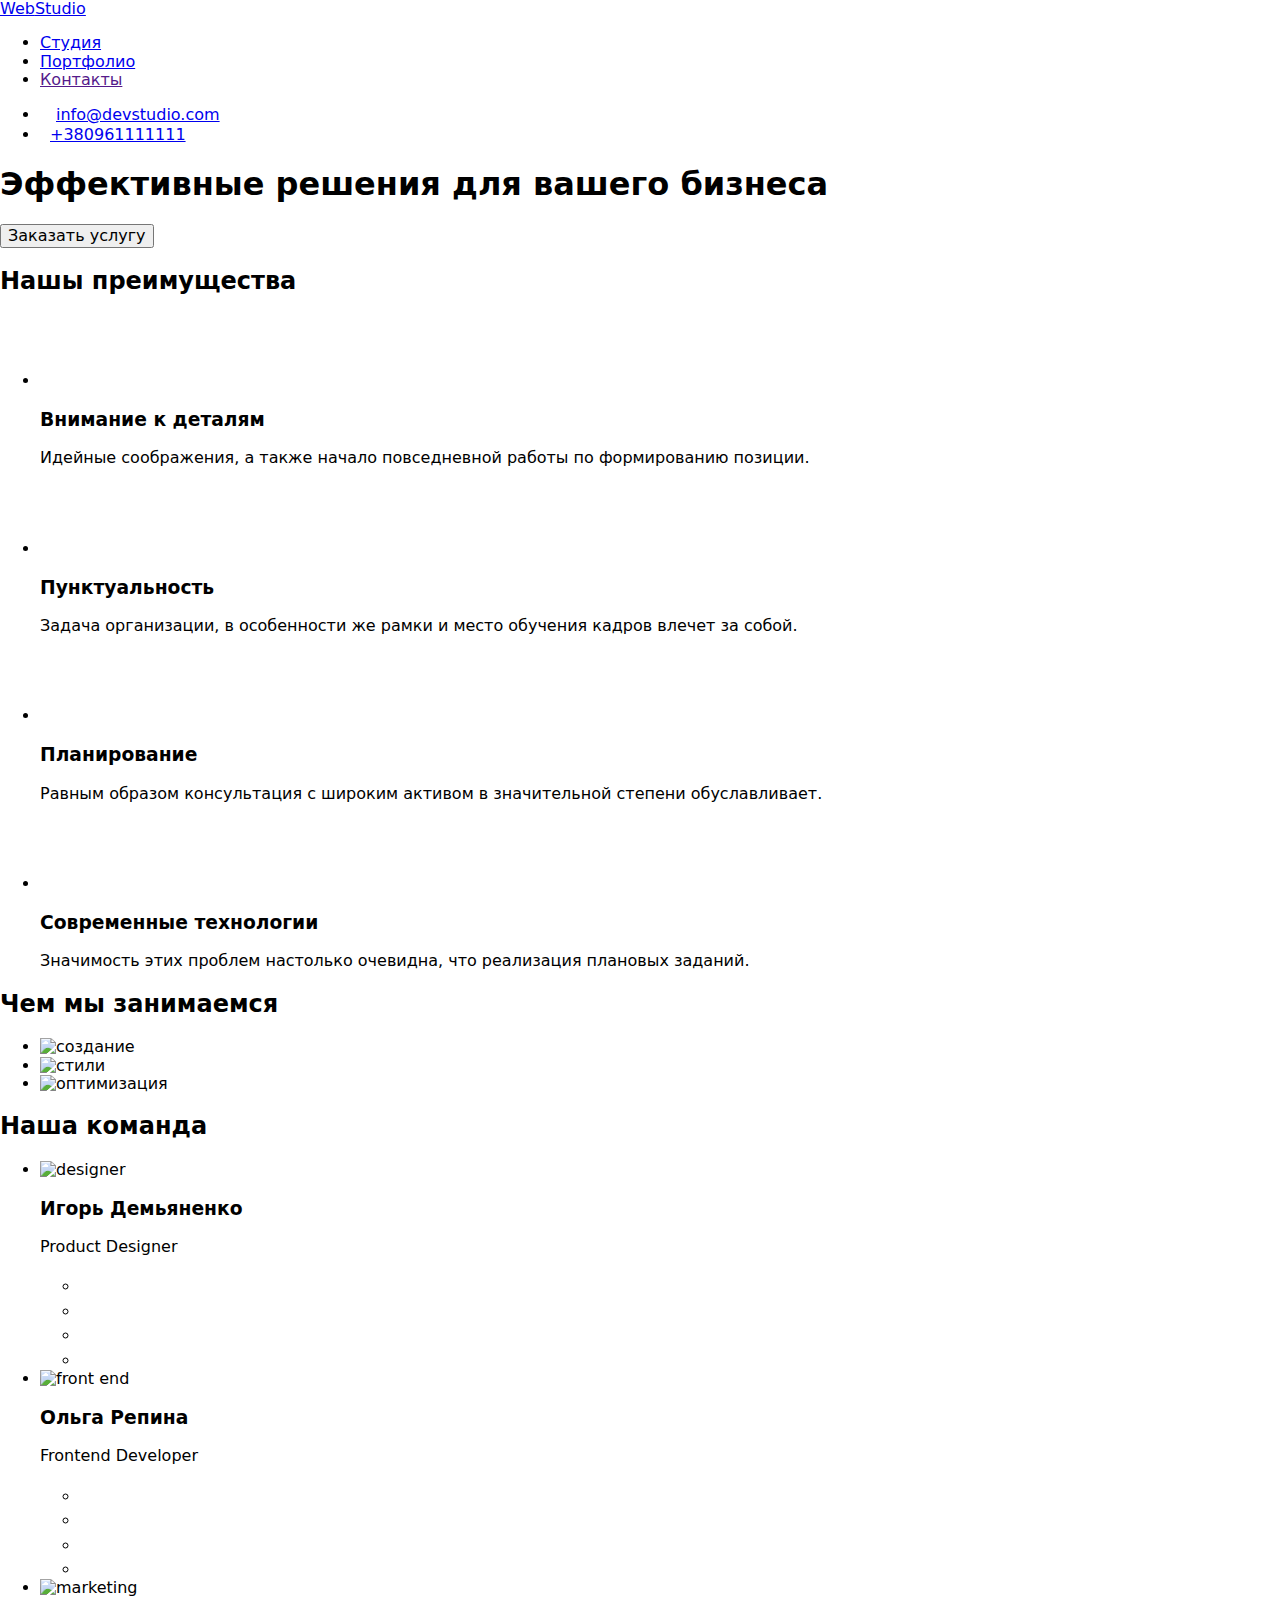
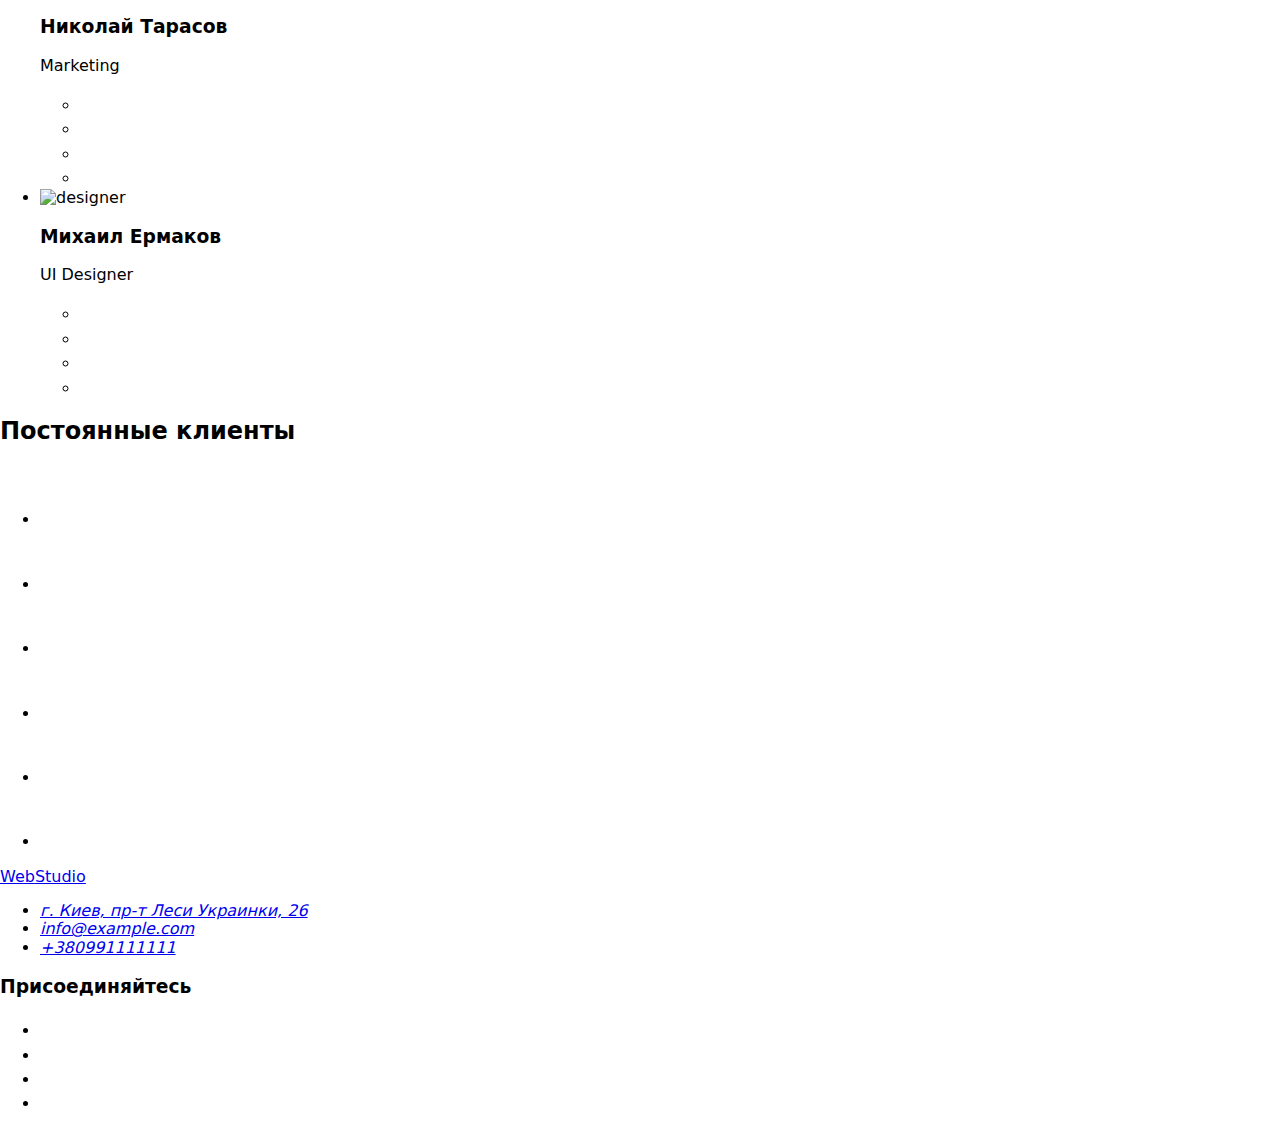
==== index.html @ 52d2e973 "Add files via upload" ====
<!DOCTYPE html>
<html lang="ru">

<head>
    <meta charset="UTF-8">
    <meta http-equiv="X-UA-Compatible" content="IE=edge">
    <meta name="viewport" content="width=device-width, initial-scale=1.0">
    <link rel="preconnect" href="https://fonts.googleapis.com">
    <link rel="preconnect" href="https://fonts.gstatic.com" crossorigin>
    <link
        href="https://fonts.googleapis.com/css2?family=Raleway:wght@700&family=Roboto:wght@400;500;700;900&display=swap"
        rel="stylesheet">
    <link rel="stylesheet"
        href="https://cdnjs.cloudflare.com/ajax/libs/modern-normalize/1.1.0/modern-normalize.min.css" />
    <link rel="stylesheet" href="./styles/styles.css">
    <title>Студия</title>
</head>

<body>
    <header class="header">
        <div class="container flex-nav">
            <a class="logo" href="./index.html"><span class="logo-web">Web</span><span
                    class="logo-studio">Studio</span></a>
            <nav>
                <ul class="menu">
                    <li class="nav-list"><a class="menu-link current" href="./index.html">Студия</a></li>
                    <li class="nav-list"><a class="menu-link" href="./portfolio.html">Портфолио</a></li>
                    <li class="nav-list"><a class="menu-link" href="">Контакты</a></li>
                </ul>
            </nav>
            <ul class="contact">
                <li class="contact-item">
                    <a class="contact-link" href="mailto:info@devstudio.com">
                        <svg class="email-icon" width="16" height="12">
                            <use href="./images/sprite.svg#icon-email">
                            </use>
                        </svg>info@devstudio.com</a>
                </li>
                <li class="contact-item">
                    <a class="contact-link" href="tel:+380961111111">
                        <svg class="smartphone-icon" width="10" height="16">
                            <use href="./images/sprite.svg#icon-smartphone-new">
                            </use>
                        </svg>+380961111111</a>
                </li>
            </ul>
        </div>
    </header>

    <main>
        <section class="hero">
            <div class="container">
                <h1 class="hero-title">Эффективные решения для вашего бизнеса</h1>
                <button class="hero-button" type="button">Заказать услугу</button>
            </div>
        </section>

        <section class="section">
            <div class="container">
                <h2 class="visually-hiden">Нашы преимущества</h2>
                <ul class="benefits">
                    <li class="benefits-list">
                        <div class="benefits-icons">
                            <svg class="benefits-icon" width="70" height="70">
                                <use href="./images/sprite.svg#icon-antenna"></use>
                            </svg>
                        </div>
                        <h3 class="benefits-title">Внимание к деталям</h3>
                        <p class="benefits-description">Идейные соображения, а также начало повседневной работы по
                            формированию позиции.</p>
                    </li>
                    <li class="benefits-list">
                        <div class="benefits-icons">
                            <svg class="benefits-icon" width="70" height="70">
                                <use href="./images/sprite.svg#icon-clock">
                                </use>
                            </svg>
                        </div>
                        <h3 class="benefits-title">Пунктуальность</h3>
                        <p class="benefits-description">Задача организации, в особенности же рамки и место обучения
                            кадров влечет за собой.</p>
                    </li>
                    <li class="benefits-list">
                        <div class="benefits-icons">
                            <svg class="benefits-icon" width="70" height="70">
                                <use href="./images/sprite.svg#icon-diagram"></use>
                            </svg>
                        </div>
                        <h3 class="benefits-title">Планирование</h3>
                        <p class="benefits-description">Равным образом консультация с широким активом в значительной
                            степени обуславливает.</p>
                    </li>
                    <li class="benefits-list">
                        <div class="benefits-icons">
                            <svg class="benefits-icon" width="70" height="70">
                                <use href="./images/sprite.svg#icon-astronaut"></use>
                            </svg>
                        </div>
                        <h3 class="benefits-title">Современные технологии</h3>
                        <p class="benefits-description">Значимость этих проблем настолько очевидна, что реализация
                            плановых заданий.</p>
                    </li>
                </ul>
            </div>
        </section>

        <section class="section feature">
            <div class="container">
                <h2 class="title">Чем мы занимаемся</h2>
                <ul class="images">
                    <li class="images-list">
                        <img class="img" src="./images/image1.jpg" alt="создание" width="370" height="294">
                    </li>
                    <li class="images-list">
                        <img class="img" src="./images/image2.jpg" alt="стили" width="370" height="294">
                    </li>
                    <li class="images-list">
                        <img class="img" src="./images/image3.jpg" alt="оптимизация" width="370" height="294">
                    </li>
                </ul>
            </div>
        </section>

        <section class="section command">
            <div class="container">
                <h2 class="title">Наша команда</h2>
                <ul class="image-block">
                    <li class="command-list">
                        <img class="photo" src="./images/teamcard1.jpg" alt="designer" width="270" height="260">
                        <div class="team-work">
                            <h3 class="team">Игорь Демьяненко</h3>
                            <p class="work">Product Designer</p>
                            <ul class="social-link-team">
                                <li class="social-link-list">
                                    <a href="#" class="team-icon">
                                        <svg class="team-icons" width="20" height="20">
                                            <use href="./images/sprite.svg#icon-instagram"></use>
                                        </svg>
                                    </a>
                                </li>
                                <li class="social-link-list">
                                    <a href="#" class="team-icon">
                                        <svg class="team-icons" width="20" height="20">
                                            <use href="./images/sprite.svg#icon-twitter"></use>
                                        </svg>
                                    </a>
                                </li>
                                <li class="social-link-list">
                                    <a href="#" class="team-icon">
                                        <svg class="team-icons" width="20" height="20">
                                            <use href="./images/sprite.svg#icon-facebook"></use>
                                        </svg>
                                    </a>
                                </li>
                                <li class="social-link-list">
                                    <a href="#" class="team-icon">
                                        <svg class="team-icons" width="20" height="20">
                                            <use href="./images/sprite.svg#icon-linkedin"></use>
                                        </svg>
                                    </a>
                                </li>
                            </ul>
                        </div>

                    </li>
                    <li class="command-list">
                        <img class="photo" src="./images/teamcard2.jpg" alt="front end" width="270" height="260">
                        <div class="team-work">
                            <h3 class="team">Ольга Репина</h3>
                            <p class="work">Frontend Developer</p>
                            <ul class="social-link-team">
                                <li class="social-link-list">
                                    <a href="#" class="team-icon">
                                        <svg class="team-icons" width="20" height="20">
                                            <use href="./images/sprite.svg#icon-instagram-1"></use>
                                        </svg>
                                    </a>
                                </li>
                                <li class="social-link-list">
                                    <a href="#" class="team-icon">
                                        <svg class="team-icons" width="20" height="20">
                                            <use href="./images/sprite.svg#icon-twitter-1"></use>
                                        </svg>
                                    </a>
                                </li>
                                <li class="social-link-list">
                                    <a href="#" class="team-icon">
                                        <svg class="team-icons" width="20" height="20">
                                            <use href="./images/sprite.svg#icon-facebook-1"></use>
                                        </svg>
                                    </a>
                                </li>
                                <li class="social-link-list">
                                    <a href="#" class="team-icon">
                                        <svg class="team-icons" width="20" height="20">
                                            <use href="./images/sprite.svg#icon-linkedin-1"></use>
                                        </svg>
                                    </a>
                                </li>
                            </ul>
                        </div>
                    </li>
                    <li class="command-list">
                        <img class="photo" src="./images/teamcard3.jpg" alt="marketing" width="270" height="260">
                        <div class="team-work">
                            <h3 class="team">Николай Тарасов</h3>
                            <p class="work">Marketing</p>
                            <ul class="social-link-team">
                                <li class="social-link-list">
                                    <a href="#" class="team-icon">
                                        <svg class="team-icons" width="20" height="20">
                                            <use href="./images/sprite.svg#icon-instagram-1"></use>
                                        </svg>
                                    </a>
                                </li>
                                <li class="social-link-list">
                                    <a href="#" class="team-icon">
                                        <svg class="team-icons" width="20" height="20">
                                            <use href="./images/sprite.svg#icon-twitter-1"></use>
                                        </svg>
                                    </a>
                                </li>
                                <li class="social-link-list">
                                    <a href="#" class="team-icon">
                                        <svg class="team-icons" width="20" height="20">
                                            <use href="./images/sprite.svg#icon-facebook-1"></use>
                                        </svg>
                                    </a>
                                </li>
                                <li class="social-link-list">
                                    <a href="#" class="team-icon">
                                        <svg class="team-icons" width="20" height="20">
                                            <use href="./images/sprite.svg#icon-linkedin-1"></use>
                                        </svg>
                                    </a>
                                </li>
                            </ul>
                        </div>
                    </li>
                    <li class="command-list">
                        <img class="photo" src="./images/teamcard4.jpg" alt="designer" width="270" height="260">
                        <div class="team-work">
                            <h3 class="team">Михаил Ермаков</h3>
                            <p class="work">UI Designer</p>
                            <ul class="social-link-team">
                                <li class="social-link-list">
                                    <a href="#" class="team-icon">
                                        <svg class="team-icons" width="20" height="20">
                                            <use href="./images/sprite.svg#icon-instagram-1"></use>
                                        </svg>
                                    </a>
                                </li>
                                <li class="social-link-list">
                                    <a href="#" class="team-icon">
                                        <svg class="team-icons" width="20" height="20">
                                            <use href="./images/sprite.svg#icon-twitter-1"></use>
                                        </svg>
                                    </a>
                                </li>
                                <li class="social-link-list">
                                    <a href="#" class="team-icon">
                                        <svg class="team-icons" width="20" height="20">
                                            <use href="./images/sprite.svg#icon-facebook-1"></use>
                                        </svg>
                                    </a>
                                </li>
                                <li class="social-link-list">
                                    <a href="#" class="team-icon">
                                        <svg class="team-icons" width="20" height="20">
                                            <use href="./images/sprite.svg#icon-linkedin-1"></use>
                                        </svg>
                                    </a>
                                </li>
                            </ul>
                        </div>
                    </li>
                </ul>
            </div>
        </section>
        <section class="section">
            <div class="container">
                <h2 class="title">Постоянные клиенты</h2>
                <ul class="client-list">
                    <li class="client-item">
                        <a href="#" class="client"><svg class="clients-icon" width="106" height="60">
                                <use href="./images/sprite.svg#icon-logo-new"></use>
                            </svg></a>

                    </li>
                    <li class="client-item">
                        <a href="#" class="client"><svg class="clients-icon" width="106"
                                height="60">
                                <use href="./images/sprite.svg#icon-logo-new-1"></use>
                            </svg></a>

                    </li>
                    <li class="client-item">
                        <a href="#" class="client">
                            <svg class="clients-icon" width="106" height="60">
                                <use href="./images/sprite.svg#icon-logo-new-2"></use>
                            </svg>
                        </a>

                    </li>
                    <li class="client-item"><a href="#" class="client">
                            <svg class="clients-icon" width="106" height="60">
                                <use href="./images/sprite.svg#icon-logo-new-3"></use>
                            </svg>
                        </a>

                    </li>
                    <li class="client-item"><a href="#" class="client">
                            <svg class="clients-icon" width="106" height="60">
                                <use href="./images/sprite.svg#icon-logo-new-4"></use>
                            </svg>
                        </a>

                    </li>
                    <li class="client-item"><a href="#" class="client">
                            <svg class="clients-icon" width="106" height="60">
                                <use href="./images/sprite.svg#icon-logo-new-5"></use>
                            </svg>
                        </a>

                    </li>
                </ul>
            </div>
        </section>
    </main>

    <footer class="footer">
        <div class="container footer-position">
            <div class="footer-adress">
                <a class="footer-logo" href="index.html"><span class="logo-web">Web</span><span
                    class="logo-foot">Studio</span></a>
                    <address class="adress">
                        <ul class="contact-list">
                            <li class="map-link">
                                <a class="adress-link"
                                    href="https://www.google.com/maps/place/%D0%B1%D1%83%D0%BB.+%D0%9B%D0%B5%D1%81%D0%B8+%D0%A3%D0%BA%D1%80%D0%B0%D0%B8%D0%BD%D0%BA%D0%B8,+26,+%D0%9A%D0%B8%D0%B5%D0%B2,+02000/@50.4265807,30.5361971,17z/data=!3m1!4b1!4m5!3m4!1s0x40d4cf0e033ecbe9:0x57a4dffefec77da0!8m2!3d50.4265807!4d30.5383858">г.
                                    Киев, пр-т Леси Украинки, 26</a>
                            </li>
                            <li class="adress-list">
                                <a class="adress-contacts" href="mailto:info@example.com">info@example.com</a>
                            </li>
                            <li class="adress-list">
                                <a class="adress-contacts" href="tel:+380991111111">+380991111111</a>
                            </li>
                        </ul>
                    </address>
            </div>
            <div class="social-link-footer">
                <h3 class="footer-title">Присоединяйтесь</h3>
                <ul class="footer-icon">
                    <li class="footer-icon-list">
                        <a href="#" class="icon-link">
                            <svg class="icons-link" width="20" height="20">
                                <use href="./images/sprite.svg#icon-instagram"></use>
                            </svg>
                        </a>
                    </li>
                    <li class="footer-icon-list">
                        <a href="#" class="icon-link">
                            <svg class="icons-link" width="20" height="20">
                                <use href="./images/sprite.svg#icon-twitter"></use>
                            </svg>
                        </a>
                    </li>
                    <li class="footer-icon-list">
                        <a href="#" class="icon-link">
                            <svg class="icons-link" width="20" height="20">
                                <use href="./images/sprite.svg#icon-facebook"></use>
                            </svg>
                        </a>
                    </li>
                    <li class="footer-icon-list">
                        <a href="#" class="icon-link">
                            <svg class="icons-link" width="20" height="20">
                                <use href="./images/sprite.svg#icon-linkedin"></use>
                            </svg>
                        </a>
                    </li>
                </ul>
            </div>
        </div>
    </footer>

</body>

</html>
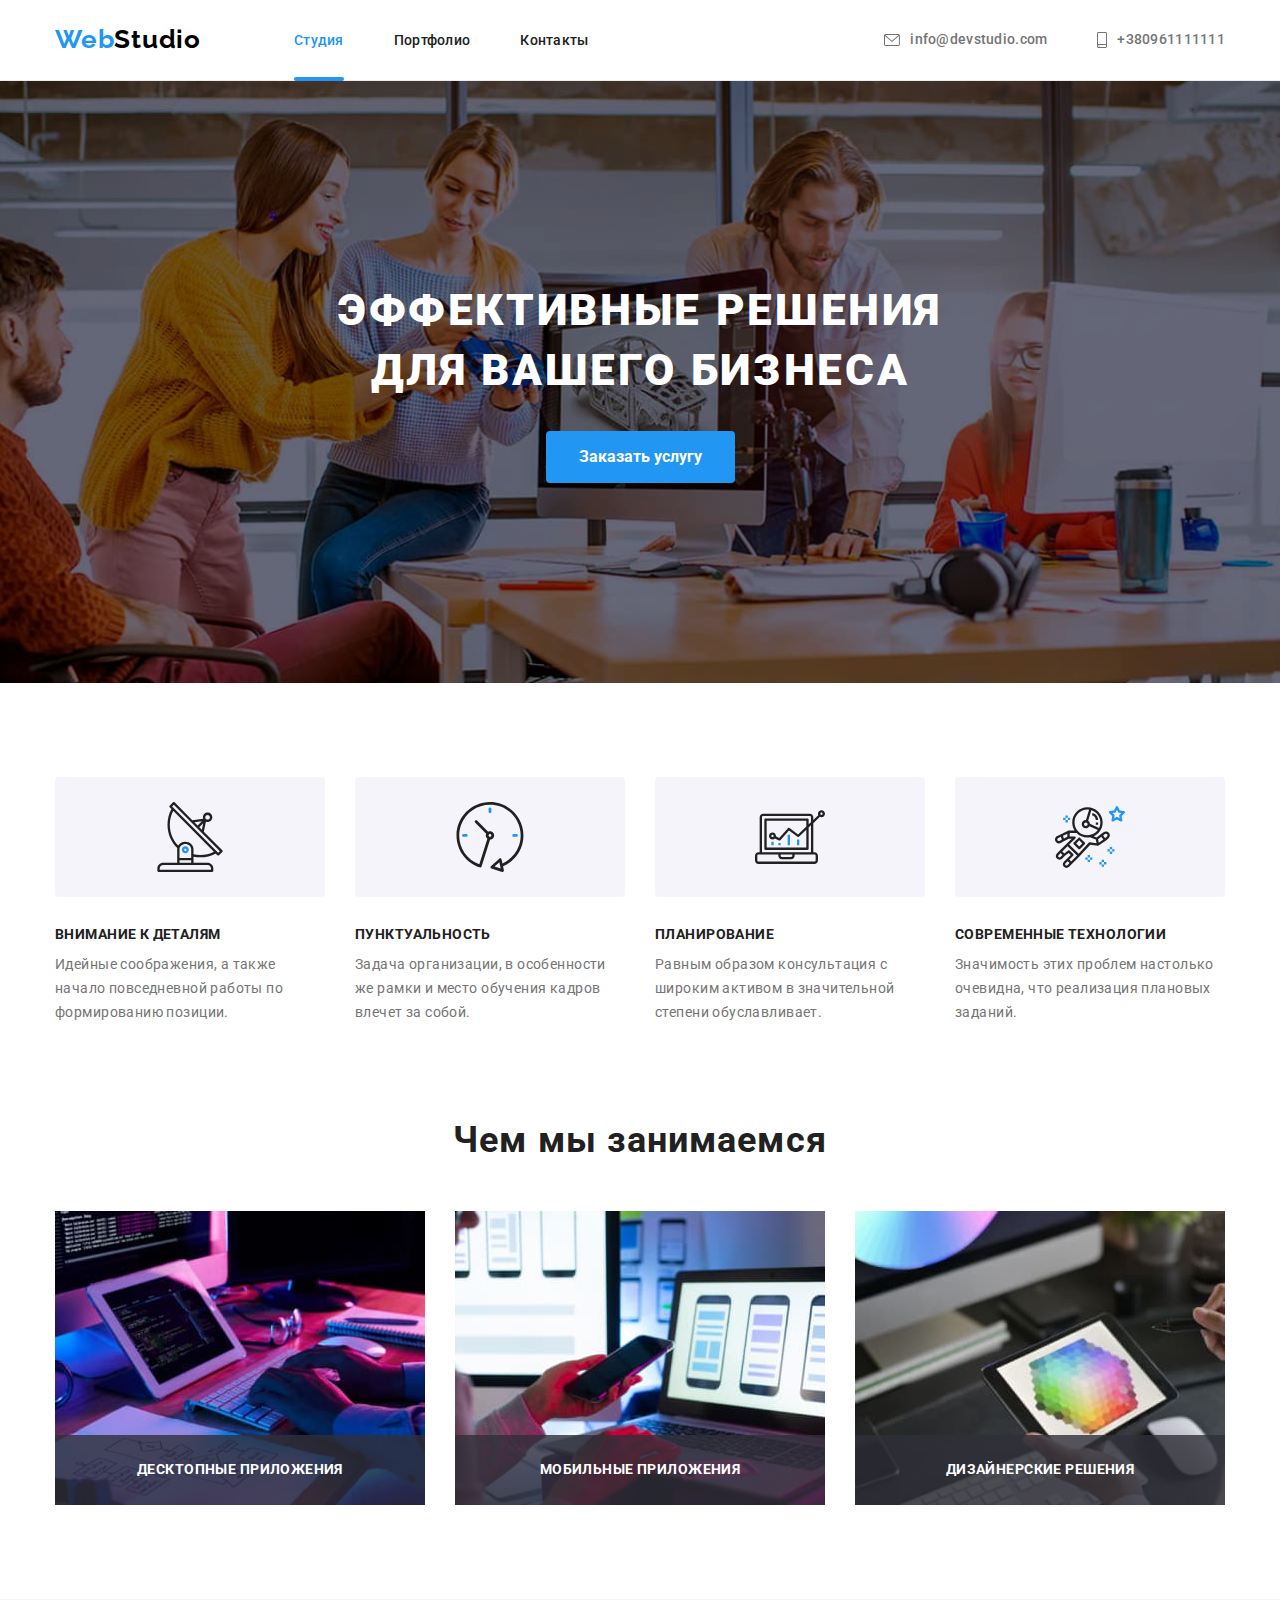
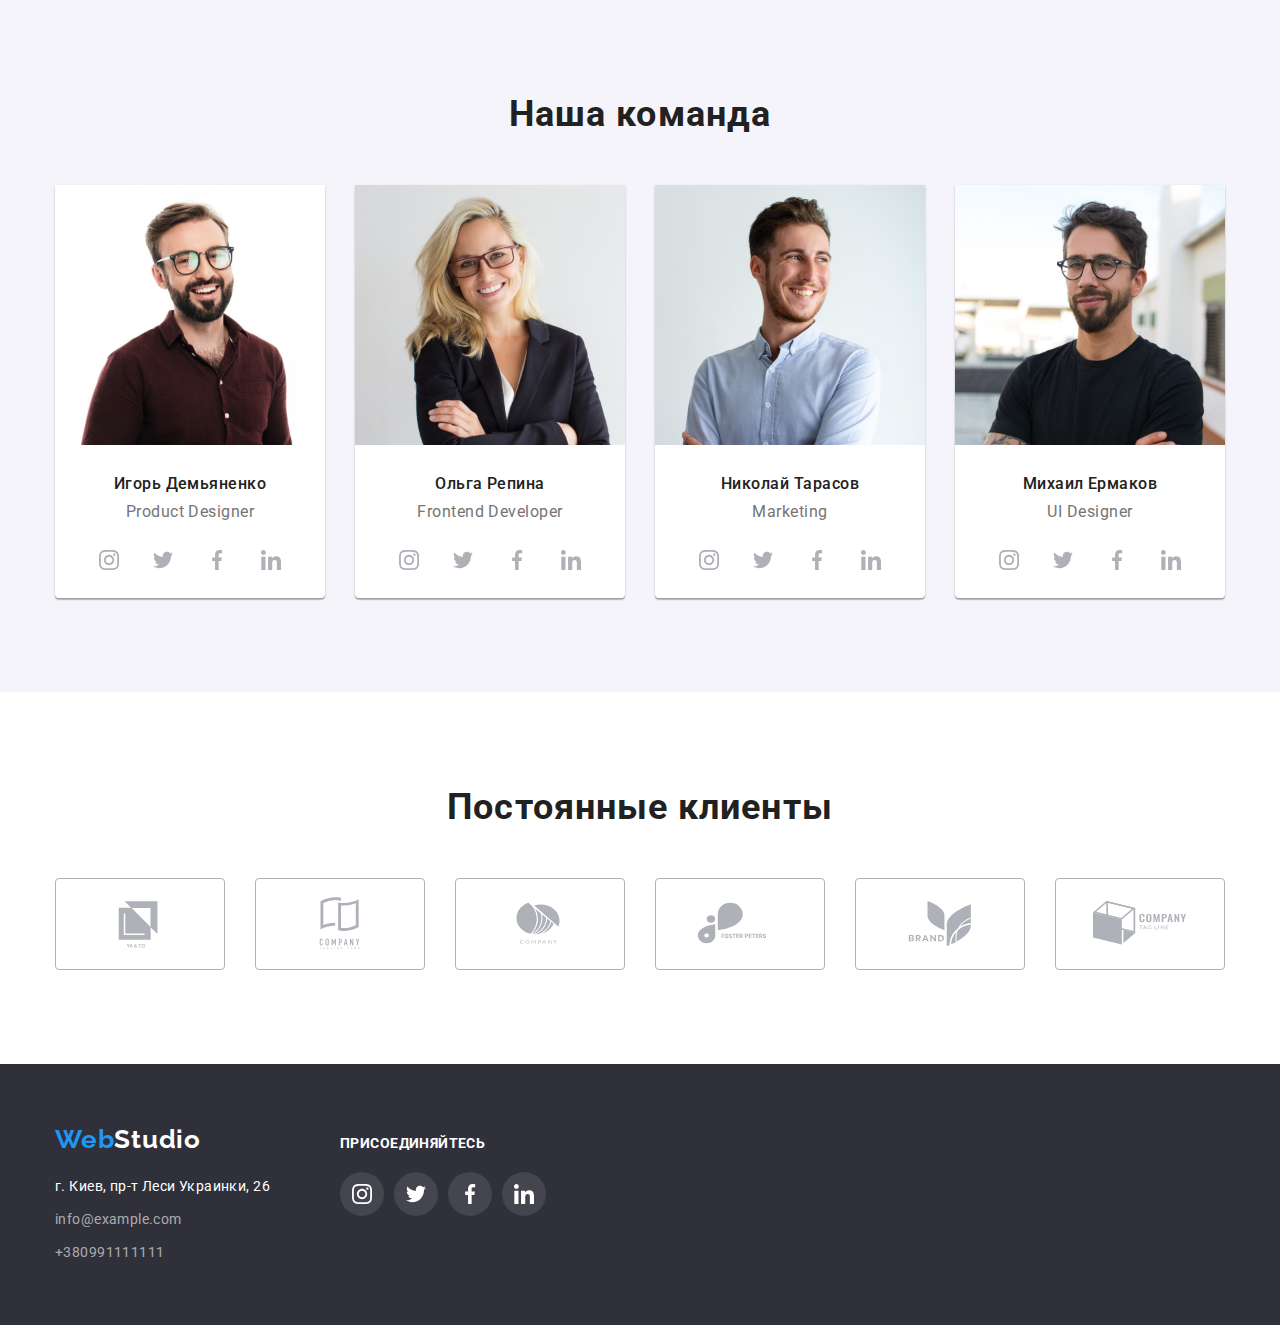
==== commit f079a7d7: "анімації для студіо" ====
--- a/index.html
+++ b/index.html
@@ -110,12 +110,21 @@
                 <ul class="images">
                     <li class="images-list">
                         <img class="img" src="./images/image1.jpg" alt="создание" width="370" height="294">
+                        <div class="img-position">
+                            <h3 class="img-title">Десктопные приложения</h3>
+                        </div>
                     </li>
                     <li class="images-list">
                         <img class="img" src="./images/image2.jpg" alt="стили" width="370" height="294">
+                        <div class="img-position">
+                            <h3 class="img-title">Мобильные приложения</h3>
+                        </div>
                     </li>
                     <li class="images-list">
                         <img class="img" src="./images/image3.jpg" alt="оптимизация" width="370" height="294">
+                        <div class="img-position">
+                            <h3 class="img-title">Дизайнерские решения</h3>
+                        </div>
                     </li>
                 </ul>
             </div>
--- a/styles/styles.css
+++ b/styles/styles.css
@@ -0,0 +1,784 @@
+:root {
+    --main-color: #212121;
+    --secondary-color: #757575;
+    --adress-hero-color: #FFFFFF;
+    --hover-color: #2196F3;
+    --hero-bgc: #2F303A;
+    --header-border-color: #ECECEC;
+    --image-border-color: #EEEEEE;
+    --first-logo-color: #000000;
+    --second-logo-color: #2196F3;
+    --footer-contacts-color: rgba(255, 255, 255, 0.6);
+    --footer-bgc: #2F303A;
+    --section-command-bgc: #F5F4FA;
+    --button-hover-bgc: rgba(24, 140, 232, 1);
+    --general-font: 'Roboto', sans-serif;
+    --secondary-font: 'Raleway', sans-serif;
+    --button-font-family: inherit;
+    --clients-icon-color: #AFB1B8;
+}
+
+html {
+    box-sizing: border-box;
+}
+
+*,
+*::before, 
+*::after {
+    box-sizing: inherit;
+}
+
+ul,
+li,
+p,
+span,
+h1,
+h2,
+h3 {
+    margin: 0;
+    padding: 0;
+}
+
+body {
+    color: var(--main-color);
+    font-family: var(--general-font), var(--secondary-font);
+}
+
+.container {
+    margin: 0 auto;
+    width: 1200px;
+    padding: 0 15px;
+}
+
+.section {
+    padding: 94px 0;
+}
+
+.header {
+    border-bottom: 1px solid var(--header-border-color);
+}
+
+/* Logo header footer */
+.logo {
+    display: inline-block;
+    padding: 24px 0 25px 0;
+    margin-right: 93px;
+    /* min-width: 145px; */
+    font-family: var(--secondary-font);
+    font-weight: 700;
+    font-size: 26px;
+    line-height: 1.19;
+    letter-spacing: 0.03em;
+    text-decoration: none;
+    text-align: center;
+}
+
+.logo-web {
+    color: var(--second-logo-color);
+}
+
+.logo-studio {
+    color: var(--first-logo-color);
+}
+
+.logo-foot {
+    color: var(--adress-hero-color);
+}
+
+.footer-logo {
+    display: inline-block;
+    margin-bottom: 20px;
+    font-family: var(--secondary-font);
+    font-weight: 700;
+    font-size: 26px;
+    line-height: 1.19;
+    letter-spacing: 0.03em;
+    text-decoration: none;
+}
+
+/* Навігація */
+
+.flex-nav {
+    display: flex;
+    align-items: center;
+}
+
+.nav-list {
+    
+    margin-right: 50px;
+    list-style-type:none;
+}
+
+
+/* Лінки навігації */
+
+.menu {
+    display: flex;
+    font-weight: 500;
+    font-size: 14px;
+    line-height: 16px;
+    letter-spacing: 0.02em;
+
+}
+
+.menu .nav-list:last-child {
+    margin-right: 0;
+}
+
+
+.menu-link {
+    position: relative;
+    padding: 32px 0px;
+    color: var(--main-color);
+    text-decoration: none;
+    transition: color 250ms cubic-bezier(0.4, 0, 0.2, 1);
+}
+
+.menu-link:hover,
+.menu-link:focus {
+    color: var(--hover-color);
+    outline: none;
+}
+
+
+/* Поточна сторінка */
+.current {
+    color: var(--hover-color);
+    /* outline: none;} */
+}
+
+.current::after {
+    content: "";
+    margin-bottom: -1px;
+    position: absolute;
+    left: 0;
+    bottom: 0;
+    display: block;
+    width: 100%;
+    height: 4px;
+    background-color: var(--hover-color);
+    border-radius: 2px;
+}
+/* Контакти в хедері */
+.contact {
+    display: flex;
+    margin-left: auto; 
+    list-style-type: none;
+}
+
+.contact-item {
+    fill: var(--secondary-color);
+    margin-right: 50px;
+    
+}
+
+.contact-item:last-child {
+    margin-right: 0;
+}
+
+.contact-link {
+    display: flex;
+    font-weight: 500;
+    font-size: 14px;
+    line-height: 1.14;
+    letter-spacing: 0.02em;
+    align-items: center;
+    padding: 32px 0;
+    color: var(--secondary-color);
+    text-decoration: none;
+    transition-property: color, fill;
+    transition-duration: 250ms;
+    transition-timing-function: cubic-bezier(0.4, 0, 0.2, 1);
+    
+}
+
+
+.contact-link:hover,
+.contact-link:focus {
+    color: var(--hover-color);
+    fill: var(--hover-color);
+    outline: none;
+}
+
+/* HERO */
+
+.hero {
+    background: url(../images/overlay.jpg);
+    background-color: rgba(47, 48, 58, 0.4);
+    background-blend-mode: overlay;
+    background-repeat: no-repeat;
+    background-size: cover;
+    background-position: center;
+    max-width: 1600px;
+    min-height: 600px;
+    margin: 0 auto;
+    padding-top: 200px;
+    padding-bottom: 200px;
+    text-align: center;
+    letter-spacing: 0.06em;
+}
+
+.hero-title {
+    max-width: 696px;
+    margin: 0 auto;
+    text-transform: uppercase;
+    color: var(--adress-hero-color);
+    font-weight: 900;
+    font-size: 44px;
+    line-height: 1.36;
+    letter-spacing: 0.06em;
+}
+
+/* hero-button */
+.hero-button {
+    display: inline-block;
+    border: 1px solid transparent;
+    border-radius: 4px;
+    padding: 10px 32px;
+    margin-top: 30px;
+    cursor: pointer;
+    color: var(--adress-hero-color);
+    background-color: var(--hover-color);
+    font-family: var(--button-font-family);
+    font-weight: 700;
+    font-size: 16px;
+    line-height: 1.88;
+    transition: color 250ms cubic-bezier(0.4, 0, 0.2, 1);
+}
+
+.hero .button:hover,
+.hero .button:focus {
+    background-color: var(--button-hover-bgc);
+    outline: none;
+    
+}
+
+/* вторинні заголовки */
+
+.title-hide {
+    display: none;
+}
+
+/* Заголовки Н2 */
+.title {
+    margin-bottom: 50px;
+    /* min-width: 376px; */
+    font-weight: 700;
+    font-size: 36px;
+    line-height: 1.17;
+    text-align: center;
+    letter-spacing: 0.03em;
+}
+
+
+/* Секція переваг */
+.feature {
+    padding-top: 0px;
+}
+
+.benefits {
+    display: flex;
+    list-style-type: none;
+}
+
+.benefits-list {
+    display: inline-block;
+    /* max-width: 270px; */
+    margin-right: 30px;
+    
+}
+
+.benefits .benefits-list:last-child {
+    margin-right: 0;
+}
+
+.benefits-title {
+    margin-bottom: 10px;
+    font-weight: 700;
+    font-size: 14px;
+    line-height: 1.14;
+    text-transform: uppercase;
+    letter-spacing: 0.03em;
+}
+
+.benefits-description {
+    color: var(--secondary-color);
+    font-size: 14px;
+    line-height: 1.71;
+    letter-spacing: 0.03em;
+}
+
+
+/* Стилі верхніхкартинок студії */
+.feature {
+    padding-top: 0px;
+}
+
+
+.images {
+    
+     display: flex;
+    flex-wrap: wrap;
+    list-style-type: none;
+}
+
+
+.images-list {
+    position: relative;
+    margin-right: 30px;
+    
+}
+
+.img-position {
+    position: absolute;
+    left: 0;
+    bottom: 0;
+    background: rgba(47, 48, 58, 0.8);
+    width: 370px;
+    height: 70px;
+    text-align: center;
+    
+    /* padding: 27px 82px; */
+}
+
+.img-title {
+    color: var(--adress-hero-color);
+    font-weight: 700;
+    font-size: 14px;
+    line-height: 1.14;
+    letter-spacing: 0.03em;
+    margin: 27px auto;
+    text-transform: uppercase;
+}
+.images-list:last-child {
+    margin-right: 0;
+}
+
+.images:last-child {
+    margin-bottom: 0px;
+}
+
+/* Стилі для картинок портфоліо */
+.image-list {
+    width: 370px;
+    margin-right: 30px;
+    margin-bottom: 30px;
+
+}
+
+.image-list:nth-child(3n) {
+    margin-right: 0;
+}
+
+.image-list:nth-last-child(-n+3) {
+    margin-bottom: 0px;
+}
+
+
+.photo {
+    display: block;
+    max-width: 100%;
+    height: auto;    
+}
+
+.image-block {
+    display: flex;
+    list-style-type: none;
+}
+
+
+/* Обгортка команди */
+
+.command {
+    background-color: var(--section-command-bgc);
+}
+
+.command-list {
+    background-color: var(--adress-hero-color);
+    margin-right: 30px;
+    box-shadow: 0px 1px 3px rgba(0, 0, 0, 0.12), 0px 1px 1px rgba(0, 0, 0, 0.14), 0px 2px 1px rgba(0, 0, 0, 0.2);
+    border-radius: 0px 0px 4px 4px;
+
+}
+
+.command-list:last-child {
+    margin-right: 0;
+}
+
+.team-work {
+    
+    padding-top: 30px;
+    padding-bottom: 16px;
+    text-align: center;
+}
+.team {
+    margin-bottom: 10px;
+    font-size: 16px;
+    font-weight: 500;
+    line-height: 1.17;
+    letter-spacing: 0.03em;
+}
+
+.work {
+    color: var(--secondary-color);
+    font-size: 16px;
+    margin-bottom: 16px;
+    line-height: 1.17;
+    letter-spacing: 0.03em;
+}
+
+
+
+
+/* footer */
+.footer {
+    
+    padding: 60px 0;
+    background-color: var(--footer-bgc);
+}
+
+
+
+/* Навігація футера */
+.adress {
+    font-style: normal;
+    font-size: 14px;
+    line-height: 1.71;
+}
+
+.adress-contacts {
+    transition: color 250ms cubic-bezier(0.4, 0, 0.2, 1);
+}
+
+
+.adress-contacts:hover,
+.adress-contacts:focus {
+    color: var(--hover-color);
+    /* outline: none; */
+}
+
+
+
+/* Посилання на карти */
+
+.adress-link {
+    display: block;
+    color: var(--adress-hero-color);
+    letter-spacing: 0.03em;
+    text-decoration: none;
+    transition: color 250ms cubic-bezier(0.4, 0, 0.2, 1);
+}
+
+.map-link {
+    margin-bottom: 9px;
+    
+}
+
+.adress-link:hover {
+    color: var(--hover-color);
+    outline: none;
+}
+
+/* Список  */
+.contact-list {
+    list-style-type: none;
+} 
+
+
+/* Базові тилі телфону і пошти */
+.adress-list {
+    margin-bottom: 9px;
+    min-width: 124px;
+}
+
+.contact-list .adress-list:last-child {
+    margin-bottom: 0;
+}
+
+/* Тел і пошта */
+.adress-contacts {
+    display: block;
+    color: var(--footer-contacts-color);
+    font-size: 14px;
+    line-height: 1.71;
+    letter-spacing: 0.03em;
+    text-decoration: none;
+}
+
+/* Portfolio */
+
+
+.project {
+    color: var(--main-color);
+    margin-bottom: 4px;
+    font-weight: 700;
+    font-size: 18px;
+    line-height: 2;
+    letter-spacing: 0.06em;
+    
+}
+
+.product {
+    color: var(--secondary-color);
+    font-size: 16px;
+    line-height: 1.88;
+    letter-spacing: 0.03em;
+    text-decoration: none;
+}
+
+.project-product {
+    padding: 20px 24px;
+    border: 1px solid var(--image-border-color);
+    border-top: 0;
+    text-decoration: none;
+}
+
+
+.product-link {
+    display: block;
+    text-decoration: none;
+    transition: box-shadow 250ms cubic-bezier(0.4, 0, 0.2, 1);    
+}
+
+.product-link:hover,
+.product-link:focus {
+    box-shadow: 0px 4px 4px rgba(0, 0, 0, 0.25);
+    outline: none;
+}
+/* Кнопки портфоліо */
+
+
+.but {
+    justify-content: center;
+    display: flex;
+    margin-bottom: 50px;
+}
+
+.buttons-list {
+    margin-right: 8px;
+    list-style-type: none;
+}
+
+.but .buttons-list:last-child {
+    margin-right: 0;
+    
+}
+
+.buttons {
+    padding: 6px 22px;
+    border: 1px solid transparent;
+    border-radius: 4px;
+    cursor: pointer;
+    background-color: var(--section-command-bgc);
+    font-family: var(--button-font-family);
+    font-weight: 500;
+    font-size: 16px;
+    line-height: 1.62;
+    letter-spacing: 0.03em;
+    transition-property: color, background-color, box-shadow;
+    transition-duration: 250ms;
+    transition-timing-function:cubic-bezier(0.4, 0, 0.2, 1);
+}
+
+.buttons:hover,
+.buttons:focus {
+    background-color: var(--hover-color);
+    color: var(--adress-hero-color);
+    box-shadow: 0px 4px 4px rgba(0, 0, 0, 0.25);
+    outline: none;
+} 
+/* списки картинок */
+
+
+/* Картинки портфоліо */
+.img {
+    display: block;
+    max-width: 100%;
+    height: auto;
+}
+
+/* Приховування заголовку */
+.visually-hiden {
+    position: absolute;
+    width: 1px;
+    height: 1px;
+    margin: -1px;
+    border: 0;
+    padding: 0;
+    white-space: nowrap;
+    clip-path: inset(100%);
+    overflow: hidden;
+}
+
+/* Стилі іконок */
+.smartphone-icon, .email-icon {
+    margin-right: 10px;
+}
+
+
+
+.social-link-team {
+    display: flex;
+    align-items: center;
+    justify-content: center;
+    list-style-type: none;
+}
+
+.social-link-list {
+    margin-right: 10px;
+}
+
+.social-link-list:last-child {
+    margin-right: 0;
+}
+.team-icon {
+    display: flex;
+    color: var(--adress-hero-color);
+    fill: var(--clients-icon-color);
+    border: 1px solid transparent;
+    border-radius: 50%;
+    width: 44px;
+    height: 44px;
+    align-items: center;
+    justify-content: center;
+    transition-property: background-color, fill, box-shadow;
+    transition-duration: 250ms;
+    transition-timing-function: cubic-bezier(0.4, 0, 0.2, 1);
+}
+
+.team-icon:hover,
+.team-icon:focus {
+    fill: var(--adress-hero-color);
+    border: color var(--hover-color);
+    background-color: var(--hover-color);
+    box-shadow: 0px 4px 4px rgba(0, 0, 0, 0.25);
+    outline: none;
+}
+
+.client-item {
+    list-style-type: none;
+    margin-right: 30px;
+}
+
+.client-item:last-child {
+    margin-right: 0px;
+}
+
+
+.client {
+    fill: var(--clients-icon-color);
+    display: flex;
+    border: 1px solid #AFB1B8;
+    border-radius: 4px;
+    width: 170px;
+    height: 92px;
+    box-sizing: border-box;
+    align-items: center;
+    justify-content: center;
+    transition-property: fill, border-color;
+    transition-duration: 250ms;
+    transition-timing-function: cubic-bezier(0.4, 0, 0.2, 1);
+}
+
+.client-list {
+    display: flex;
+  
+}
+
+.client:hover,
+.client:focus {
+    fill: var(--hover-color);
+    border-color: var(--hover-color);
+    outline: none;
+    
+}
+
+.benefits {
+    display: flex;
+}
+
+
+.benefits-list {
+    border-radius: 4px;
+}
+
+.benefits-icons {
+    background-color: var(--section-command-bgc);
+    display: flex;
+    justify-content: center;
+    align-items: center;
+    border-radius: 4px;
+    width: 270px;
+    height: 120px;
+    margin-bottom: 30px;
+}
+
+/* СТилі футера */
+.footer-adress {
+    display: inline-block;
+    margin: 0;
+    padding: 0;
+    
+}
+
+/* Флекс позиція для двох дів */
+.footer-position {
+    display: flex;
+    align-items: baseline;
+}
+.social-link-footer {
+    margin-left: 70px;
+}
+.footer-icon {
+    display: flex;
+    
+}
+
+/* Заголовок приєднюйтесь */
+.footer-title {
+    display: inline-block;
+    color: var(--adress-hero-color);
+    margin-bottom: 20px;
+    font-weight: 700;
+    font-size: 14px;
+    line-height: 1.17;
+    letter-spacing: 0.03em;
+    text-transform: uppercase;
+}
+
+/* Іконки соц мереж футера*/
+
+.icon-link {
+    display: flex;
+    fill: var(--adress-hero-color);
+    border: 1px solid transparent;
+    border-radius: 50%;
+    width: 44px;
+    height: 44px;
+    align-items: center;
+    justify-content: center;
+    background-color: rgba(255, 255, 255, 0.1);
+    list-style-type: none;
+    transition-property: background-color, border-color;
+    transition-duration: 250ms;
+    transition-timing-function: cubic-bezier(0.4, 0, 0.2, 1);
+}
+
+.icon-link:hover,
+.icon-link:focus {
+    background-color: var(--hover-color);
+    border-color: var(--hover-color);
+    outline: none;
+}
+
+.footer-icon-list {
+    list-style-type: none;
+    margin-right: 10px;
+}
+.footer-icon-list:last-child {
+    margin-right: 0;
+}
+
+
+
+
